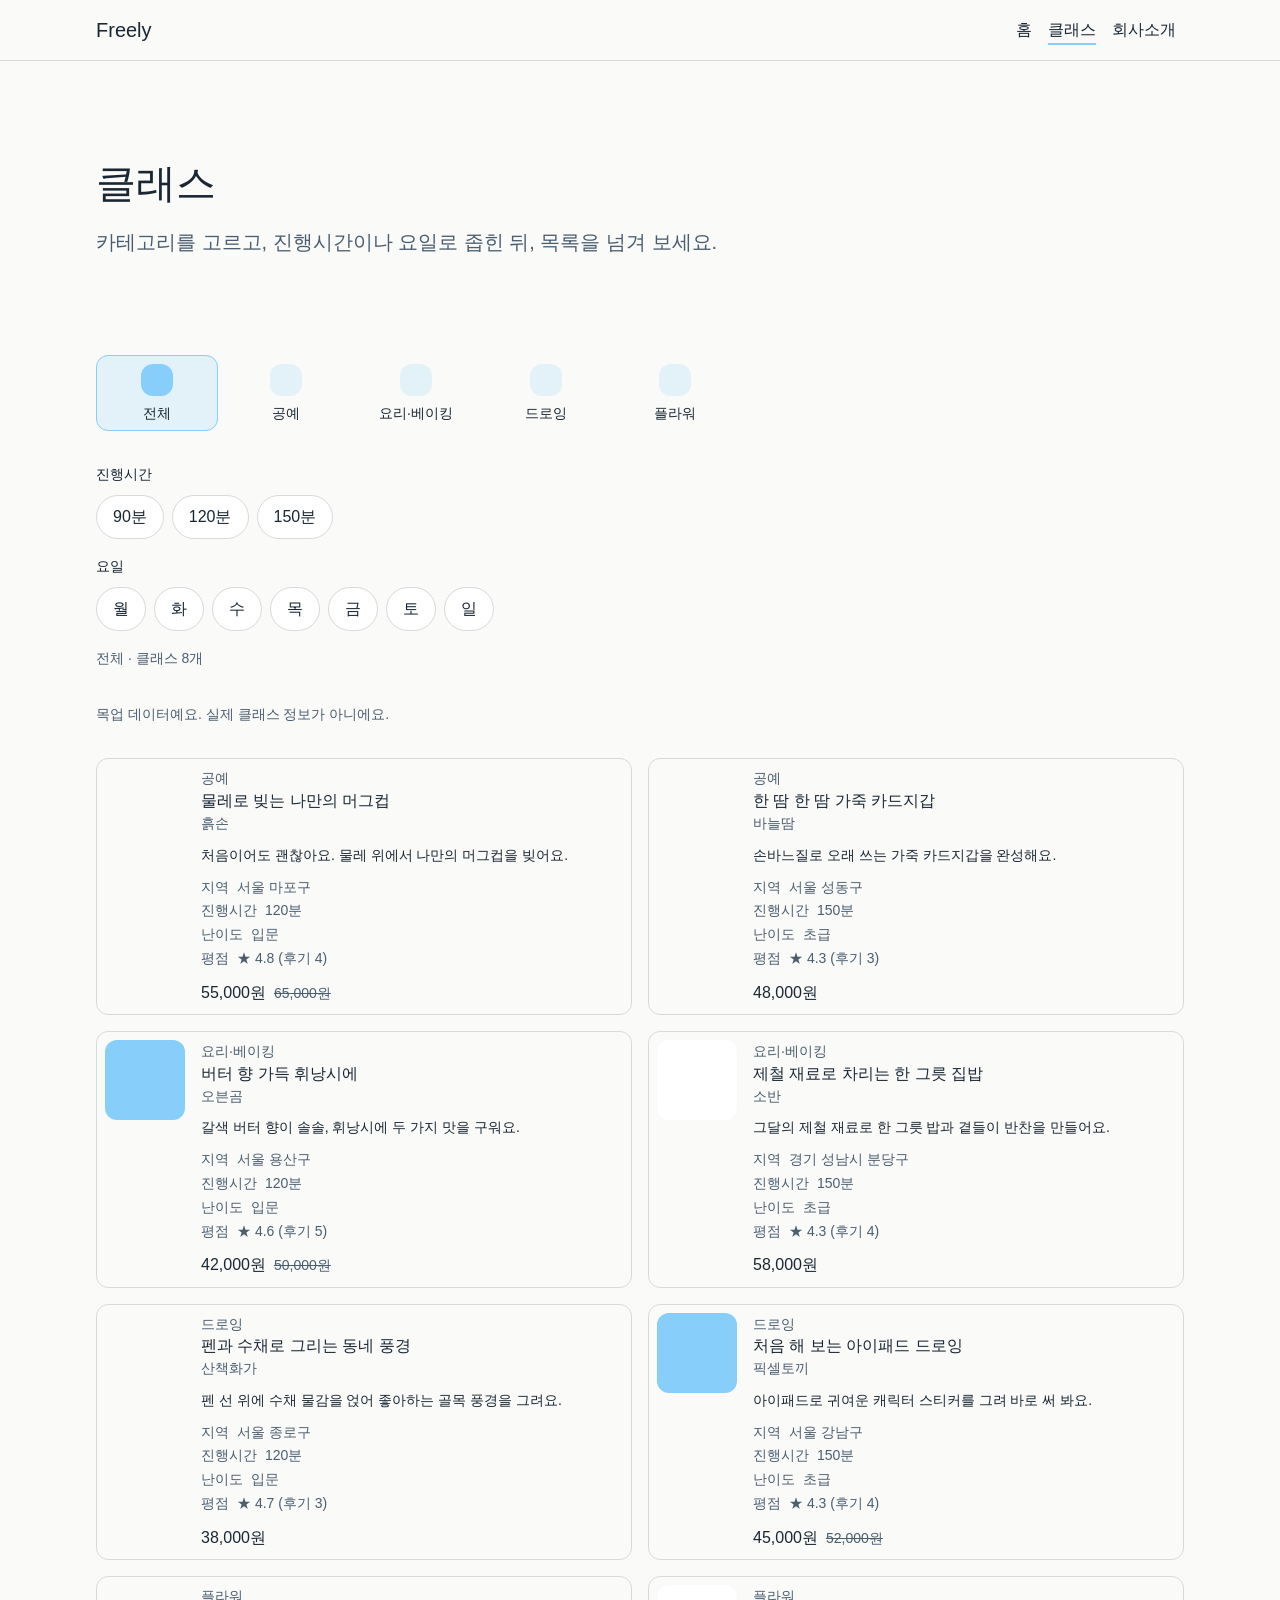
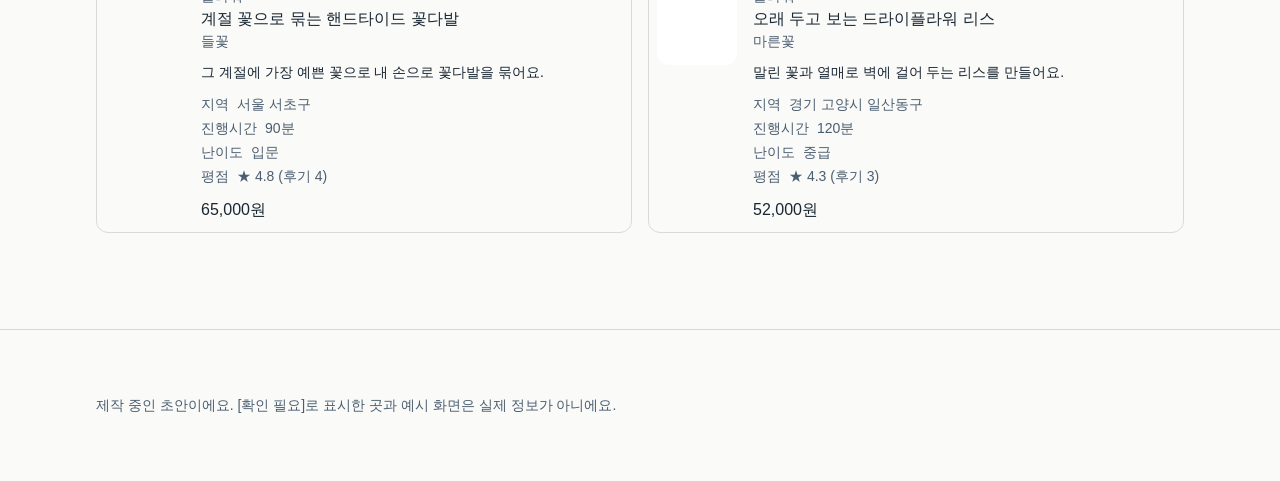
==== class/index.html @ 8a5228d4 "[개발] class/: 클래스 목록 페이지 추가 (카테고리·필터·카드)" ====
<!doctype html>
<html lang="ko">
<head>
  <meta charset="utf-8">
  <meta name="viewport" content="width=device-width, initial-scale=1">
  <title>클래스 | Freely</title>
  <link rel="stylesheet" href="../style.css">
  <link rel="stylesheet" href="page.css">
</head>
<body data-page="class">

  <!-- 머리글: layout.js가 채워요. 이 줄은 건드리지 않기 -->
  <header id="site-header" class="site-header"></header>

  <main id="main">
    <section class="page-header">
      <div class="container">
        <h1 class="page-header__title">클래스</h1>
        <p class="page-header__lead">카테고리를 고르고, 진행시간이나 요일로 좁힌 뒤, 목록을 넘겨 보세요.</p>
      </div>
    </section>

    <section class="section">
      <div class="container">

        <!-- 카테고리: page.js가 data/classes.js의 getCategories()로 채워요 -->
        <div class="classes-block classes-narrow">
          <ul class="categories" id="classes-categories" aria-label="카테고리"></ul>
        </div>

        <!-- 필터: page.js가 채워요 -->
        <div class="classes-block classes-narrow">
          <div class="classes-filter">
            <p class="classes-filter__label" id="classes-duration-label">진행시간</p>
            <div class="chips" id="classes-duration" role="group" aria-labelledby="classes-duration-label"></div>
          </div>
          <div class="classes-filter">
            <p class="classes-filter__label" id="classes-day-label">요일</p>
            <div class="chips" id="classes-day" role="group" aria-labelledby="classes-day-label"></div>
          </div>
          <p class="filter-status" id="classes-status" aria-live="polite"></p>
        </div>

        <!-- 클래스 목록: page.js가 채워요. 카드를 누르면 예약 화면으로 id를 넘겨요 -->
        <div class="classes-block">
          <p class="classes-note">목업 데이터예요. 실제 클래스 정보가 아니에요.</p>
        </div>
        <div class="classes-block">
          <div class="classes-grid" id="classes-list"></div>
        </div>

      </div>
    </section>
  </main>

  <!-- 바닥글: layout.js가 채워요. 이 줄은 건드리지 않기 -->
  <footer id="site-footer" class="site-footer"></footer>

  <script src="../data/classes.js"></script>
  <script src="../layout.js"></script>
  <script src="page.js"></script>
</body>
</html>
---- style.css ----
/* ==========================================================
   style.css : 모든 페이지 공통 스타일 (원본: freely_co/freely.html)
   - 순서: 1) 디자인 값  2) 기본 설정  3) 머리글·바닥글  4) 공통 부품
   - 페이지 전용 스타일은 여기 넣지 않고 각 페이지 폴더에 따로 둔다
   ========================================================== */

/* ==========================================================
   1) 디자인 값 : 색, 글자, 간격, 모양, 움직임은 여기서만 정한다
   - 다른 곳에는 #색상코드나 px 숫자를 직접 쓰지 않고 var(--이름)만 쓴다
   - 이름은 '값'이 아니라 '역할'로 짓는다
   ========================================================== */

:root {
  /* ----------------------------------------------------------
     1. 색 : 팔레트 D "프레시 그린"이 기본 적용 중
        더 차분한 초록(E)으로 바꾸려면 아래 D의 6줄을 지우고
        E 블록 앞뒤의 주석 표시를 지운 뒤 새로고침
        글자/배경 대비(WCAG 기준 4.5:1 이상)는 각 블록 위에 계산값을 적어둠
     ---------------------------------------------------------- */

  /* 팔레트 D "프레시 그린" : 자유롭고 친근한 초록 / 본문 14.0 보조 6.2 포인트 5.0 흰글자 5.3 */
  --color-bg: #FAFAF8;        /* 페이지 배경: 순백보다 살짝 부드러운 오프화이트, 눈이 편함 */
  --color-surface: #FFFFFF;   /* 카드 배경: 배경보다 한 단계 밝게 해서 카드가 떠 보이게 */
  --color-text: #1A2733;      /* 본문 글자: 순검정 대신 아주 짙은 초록빛 먹색 */
  --color-text-sub: #4B5E70;  /* 보조 글자(진행시간, 장소 등): 본문보다 한 단계 약하게 */
  --color-accent: #87CEFA;    /* 포인트: 버튼, 선택된 필터, 여정 지도 선. 화면당 1~2곳만 */
  --color-on-accent: #1A2733; /* 포인트 색 위에 올리는 글자 */

  /* 팔레트 E "포레스트 그린" : 더 차분하고 믿음직한 초록 / 본문 14.6 보조 6.4 포인트 6.0 흰글자 6.5
  --color-bg: #F4F7F1;
  --color-surface: #FFFFFF;
  --color-text: #17261D;
  --color-text-sub: #4D5E53;
  --color-accent: #1F6B44;
  --color-on-accent: #FFFFFF;
  */

  /* 팔레트와 상관없이 쓰는 색 (포인트 색에서 자동 계산) */
  --color-line: color-mix(in srgb, var(--color-text) 15%, var(--color-bg));
                              /* 구분선, 카드 테두리: 본문색을 15%만 섞어 아주 연하게 */
  --color-line-strong: color-mix(in srgb, var(--color-text) 55%, var(--color-bg));
                              /* 입력창처럼 '눌러서 쓰는 곳'의 테두리: 배경과 3:1 이상 대비(3개 팔레트 모두 3.3 이상 확인) */

  /* 여정 지도 3단계: 포인트 색의 연한 버전 → 진한 버전 (한 계열 명도 차이) */
  --color-step-1: color-mix(in srgb, var(--color-accent) 20%, var(--color-bg));  /* 1 찾기: 가장 연함 */
  --color-step-2: color-mix(in srgb, var(--color-accent) 50%, var(--color-bg));  /* 2 좁히기 */
  --color-step-3: var(--color-accent);                                           /* 3 훑어보기: 가장 진함 */
  /* 번호 글자색: 1, 2단계는 --color-text, 3단계는 --color-on-accent 사용 */

  /* ----------------------------------------------------------
     2. 글자
     ---------------------------------------------------------- */
  --font-body: "Pretendard", -apple-system, "Apple SD Gothic Neo", "Noto Sans KR", sans-serif;
                              /* Pretendard가 없으면 뒤의 시스템 서체로 자동 대체됨 */
  --font-size-small: 0.875rem;  /* 카드 속 보조 정보 */
  --font-size-body: 1rem;       /* 기본 본문 */
  --font-size-h3: 1.25rem;      /* 카드 제목, 단계 이름 */
  --font-size-h2: 1.75rem;      /* 섹션 제목 */
  --font-size-h1: 2.5rem;       /* 첫 화면 한 줄 소개 */
  --line-height-body: 1.7;      /* 본문 줄 간격: 넓을수록 여유로운 느낌 */
  --line-height-title: 1.3;     /* 제목은 촘촘하게: 한눈에 덩어리로 읽히게 */
  --font-weight-body: 300;
  --font-weight-strong: 500;    /* 강조는 굵기 하나만 사용 */

  /* ----------------------------------------------------------
     3. 간격 : 8의 배수만 사용
     ---------------------------------------------------------- */
  --space-s: 8px;
  --space-m: 16px;
  --space-l: 32px;
  --space-xl: 64px;
  --space-section: 96px;        /* 섹션 사이: 한 화면에 메시지 하나가 보이게 */
  --content-max-width: 1120px;  /* 본문 최대 폭: 너무 넓으면 시선 이동이 길어짐 */
  --tap-min: 44px;              /* 버튼, 필터 칩 등 손가락으로 누르는 요소의 최소 높이 */

  /* ----------------------------------------------------------
     4. 모양
     ---------------------------------------------------------- */
  --radius-card: 12px;          /* 카드: 너무 둥글지 않게 해서 가볍고 단정한 느낌 */
  --radius-chip: 999px;         /* 필터 칩, 카테고리 버튼: 완전히 둥글게 (누르는 요소임을 알려줌) */
  --shadow-card: 0 2px 8px rgba(0, 0, 0, 0.06);   /* 그림자는 한 종류만 */

  /* ----------------------------------------------------------
     5. 움직임
     ---------------------------------------------------------- */
  --motion-fast: 150ms;         /* 버튼 호버, 필터 선택 */
  --motion-base: 400ms;         /* 스크롤 시 카드 등장, 선 그려지기 */
  --motion-ease: cubic-bezier(0.2, 0.7, 0.2, 1);  /* 빠르게 시작해서 부드럽게 멈춤 */
}

/* "움직임 줄이기" 설정을 켠 사용자: 모든 움직임을 사실상 없앤다 */
@media (prefers-reduced-motion: reduce) {
  :root {
    --motion-fast: 0.01ms;
    --motion-base: 0.01ms;
  }
}

/* ==========================================================
   2) 기본 설정
   - 글자 기본값, 페이지 폭(.container), 섹션 간격(.section)
   - 선 굵기(1~3px)와 미디어쿼리 기준점(em)은 변수로 만들 수 없어 직접 씀
   ========================================================== */

/* ---------- 기본 ---------- */
*,
*::before,
*::after {
  box-sizing: border-box;
}

@media (prefers-reduced-motion: no-preference) {
  html {
    scroll-behavior: smooth;
  }
}

body {
  margin: 0;
  font-family: var(--font-body);
  font-size: var(--font-size-body);
  font-weight: var(--font-weight-body);
  line-height: var(--line-height-body);
  color: var(--color-text);
  background: var(--color-bg);
  word-break: keep-all;          /* 한글 단어 중간에서 줄바꿈 되지 않게 */
  overflow-wrap: break-word;
}

h1, h2, h3, p, ul, ol, dl, dd {
  margin: 0;
}

ul, ol {
  padding: 0;
  list-style: none;
}

a {
  color: inherit;
}

:focus-visible {
  outline: 2px solid var(--color-accent);
  outline-offset: 2px;
}


/* ---------- 레이아웃 ---------- */
.container {
  width: 100%;
  max-width: var(--content-max-width);
  margin-inline: auto;
  padding-inline: var(--space-m);
}

.section {
  padding-block: var(--space-xl);
}

.section__title {
  margin-bottom: var(--space-l);
  font-size: var(--font-size-h2);
  font-weight: var(--font-weight-strong);
  line-height: var(--line-height-title);
}


@media (min-width: 48em) {
  .section {
    padding-block: var(--space-section);
  }
}

/* ==========================================================
   3) 머리글·바닥글
   - 머리글/바닥글의 내용은 layout.js가 채움. 여기서는 모양만 정함
   ========================================================== */

/* 키보드 사용자가 메뉴를 건너뛰고 본문으로 바로 가는 링크 (Tab 키를 누르면 나타남) */
.skip-link {
  position: absolute;
  top: var(--space-s);
  left: var(--space-m);
  z-index: 10;
  padding: var(--space-s) var(--space-m);
  border-radius: var(--radius-chip);
  background: var(--color-accent);
  color: var(--color-on-accent);
  transform: translateY(-300%);
}

.skip-link:focus {
  transform: translateY(0);
}

/* ---------- 머리글 ---------- */
.site-header {
  border-bottom: 1px solid var(--color-line);
}

.site-header__inner {
  display: flex;
  align-items: center;
  justify-content: space-between;
  gap: var(--space-s);
  min-height: calc(var(--tap-min) + var(--space-m));
}

.wordmark {
  font-size: var(--font-size-h3);
  font-weight: var(--font-weight-strong);
  text-decoration: none;
}

.site-nav ul {
  display: flex;
  gap: 0;
}

.site-nav a {
  display: flex;
  align-items: center;
  min-height: var(--tap-min);
  padding-inline: var(--space-s);
  text-decoration: none;
}

.site-nav a:hover {
  text-decoration: underline;
  text-underline-offset: var(--space-s);
}

/* 지금 보고 있는 페이지 */
.site-nav a[aria-current="page"] {
  font-weight: var(--font-weight-strong);
  text-decoration: underline;
  text-decoration-color: var(--color-accent);
  text-decoration-thickness: 2px;
  text-underline-offset: var(--space-s);
}

/* ---------- 바닥글 ---------- */
.site-footer {
  padding-block: var(--space-xl);
  border-top: 1px solid var(--color-line);
  font-size: var(--font-size-small);
  color: var(--color-text-sub);
}

/* ==========================================================
   4) 공통 부품 : 여러 페이지에서 같이 쓰는 부품
   - 버튼, 카테고리, 필터 칩, 클래스 카드, 자리 표시, 페이지 제목, 입력칸
   - 두 페이지 이상에서 쓰이면 여기로, 한 페이지에서만 쓰이면 pages/ 안으로
   - 새 부품이 필요하면 직접 만들지 말고 style.css 담당에게 요청
   ========================================================== */

/* ---------- 버튼 ---------- */
.button {
  display: inline-flex;
  align-items: center;
  min-height: var(--tap-min);
  margin-top: var(--space-l);
  padding-inline: var(--space-l);
  border-radius: var(--radius-chip);
  background: var(--color-accent);
  color: var(--color-on-accent);
  font-weight: var(--font-weight-strong);
  text-decoration: none;
  transition: background var(--motion-fast) var(--motion-ease);
}

.button:hover {
  background: color-mix(in srgb, var(--color-accent) 85%, var(--color-text));
}


/* ---------- 1단계: 카테고리 ---------- */
.categories {
  display: grid;
  grid-template-columns: repeat(5, minmax(0, 1fr));   /* 5 x 2, 모바일도 2줄 */
  gap: var(--space-s);
}

.category {
  display: flex;
  flex-direction: column;
  align-items: center;
  gap: var(--space-s);
  width: 100%;
  min-height: var(--tap-min);
  padding: var(--space-s) 0;
  border: 1px solid transparent;
  border-radius: var(--radius-card);
  background: transparent;
  color: inherit;
  font: inherit;
  font-size: var(--font-size-small);
  line-height: var(--line-height-title);
  text-align: center;
  white-space: nowrap;   /* '분류 10'처럼 4글자 이름이 두 줄로 꺾이지 않게 */
  cursor: pointer;
  transition:
    border-color var(--motion-fast) var(--motion-ease),
    background var(--motion-fast) var(--motion-ease);
}

.category:hover {
  border-color: var(--color-line);
}

.category__icon {
  display: block;
  width: var(--space-l);
  aspect-ratio: 1;
  border-radius: var(--radius-card);
  background: var(--color-step-1);
  transition: background var(--motion-fast) var(--motion-ease);
}

.category[aria-pressed="true"] {
  border-color: var(--color-accent);
  background: var(--color-step-1);
}

.category[aria-pressed="true"] .category__icon {
  background: var(--color-accent);
}


/* ---------- 2단계: 필터 칩 ---------- */
.chips {
  display: flex;
  flex-wrap: wrap;
  gap: var(--space-s);
}

.chip {
  display: inline-flex;
  align-items: center;
  min-height: var(--tap-min);
  padding-inline: var(--space-m);
  border: 1px solid var(--color-line);
  border-radius: var(--radius-chip);
  background: var(--color-surface);
  color: inherit;
  font: inherit;
  cursor: pointer;
  transition:
    background var(--motion-fast) var(--motion-ease),
    border-color var(--motion-fast) var(--motion-ease),
    color var(--motion-fast) var(--motion-ease);
}

.chip[aria-pressed="true"] {
  border-color: var(--color-accent);
  background: var(--color-accent);
  color: var(--color-on-accent);
}

.chip--placeholder {
  border-style: dashed;
  color: var(--color-text-sub);
  cursor: default;
}

.filter-status {
  margin-top: var(--space-m);
  font-size: var(--font-size-small);
  color: var(--color-text-sub);
}


/* ---------- 클래스 카드 ---------- */
.class-card {
  display: grid;
  grid-template-columns: calc(var(--space-xl) + var(--space-m)) minmax(0, 1fr);
  gap: var(--space-m);
  padding: var(--space-s);
  border: 1px solid var(--color-line);
  border-radius: var(--radius-card);
  background: var(--color-bg);
}

.class-card__image {
  display: grid;
  place-items: center;
  aspect-ratio: 1;
  border-radius: var(--radius-card);
  background: color-mix(in srgb, var(--color-text) 8%, var(--color-bg));
  color: var(--color-text-sub);
  font-size: var(--font-size-small);
  line-height: var(--line-height-title);
  text-align: center;
}

.class-card__title {
  font-weight: var(--font-weight-strong);
  line-height: var(--line-height-title);
}

.class-card__meta {
  display: grid;
  gap: 0;
  margin-top: var(--space-s);
  font-size: var(--font-size-small);
  color: var(--color-text-sub);
}

.class-card__meta div {
  display: flex;
  gap: var(--space-s);
}


/* ---------- 확인 필요 자리 표시 ---------- */
.placeholder {
  max-width: 34em;
  padding: var(--space-l);
  border: 2px dashed var(--color-line);
  border-radius: var(--radius-card);
  color: var(--color-text-sub);
}


/* ---------- 페이지 제목 (홈을 뺀 모든 페이지의 맨 위) ---------- */
.page-header {
  padding-top: var(--space-xl);   /* 아래쪽 간격은 바로 다음 섹션의 위쪽 간격이 대신함 */
}

.page-header__title {
  font-size: clamp(var(--font-size-h2), 3vw + 1rem, var(--font-size-h1));
  font-weight: var(--font-weight-strong);
  line-height: var(--line-height-title);
}

.page-header__lead {
  max-width: 34em;
  margin-top: var(--space-m);
  font-size: var(--font-size-h3);
  color: var(--color-text-sub);
}

/* ---------- 입력칸 (예약 화면 등) ---------- */
.field {
  display: grid;
  gap: var(--space-s);
}

.field__label {
  font-size: var(--font-size-small);
  font-weight: var(--font-weight-strong);
}

.field__hint {
  font-size: var(--font-size-small);
  color: var(--color-text-sub);
}

.field__input {
  min-height: var(--tap-min);
  padding-inline: var(--space-m);
  border: 1px solid var(--color-line-strong);
  border-radius: var(--radius-card);
  background: var(--color-surface);
  color: inherit;
  font: inherit;
}

@media (min-width: 48em) {
  .page-header {
    padding-top: var(--space-section);
  }
}
---- class/page.css ----
/* ==========================================================
   class/page.css : 클래스(제품) 화면 전용 (담당: 윤정연)
   - 이 파일의 클래스 이름은 모두 classes- 로 시작
   - 카테고리(.categories), 필터(.chips), 카드(.class-card)는 style.css의 공통 부품
   - 색, 간격, 글자 크기는 style.css의 var(--이름)만 사용
   ========================================================== */

.classes-block + .classes-block {
  margin-top: var(--space-l);
}

.classes-narrow {
  max-width: 40em;
}

.classes-note {
  font-size: var(--font-size-small);
  color: var(--color-text-sub);
}

/* ---------- 필터 ---------- */
.classes-filter + .classes-filter {
  margin-top: var(--space-m);
}

.classes-filter__label {
  margin-bottom: var(--space-s);
  font-size: var(--font-size-small);
  font-weight: var(--font-weight-strong);
}

/* ---------- 목록 ---------- */
.classes-grid {
  display: grid;
  gap: var(--space-m);
}

@media (min-width: 48em) {
  .classes-grid {
    grid-template-columns: repeat(2, minmax(0, 1fr));
  }
}

.classes-empty {
  color: var(--color-text-sub);
}

/* ---------- 카드 (공통 .class-card를 링크로 쓰기) ---------- */
.classes-card {
  color: inherit;
  text-decoration: none;
  transition: border-color var(--motion-fast) var(--motion-ease);
}

.classes-card:hover {
  border-color: var(--color-line-strong);
}

.classes-card__category,
.classes-card__host {
  font-size: var(--font-size-small);
  color: var(--color-text-sub);
}

.classes-card__summary {
  margin-top: var(--space-s);
  font-size: var(--font-size-small);
}

.classes-card__price {
  margin-top: var(--space-s);
}

.classes-card__price strong {
  font-weight: var(--font-weight-strong);
}

.classes-card__price del {
  margin-left: var(--space-s);
  font-size: var(--font-size-small);
  color: var(--color-text-sub);
}
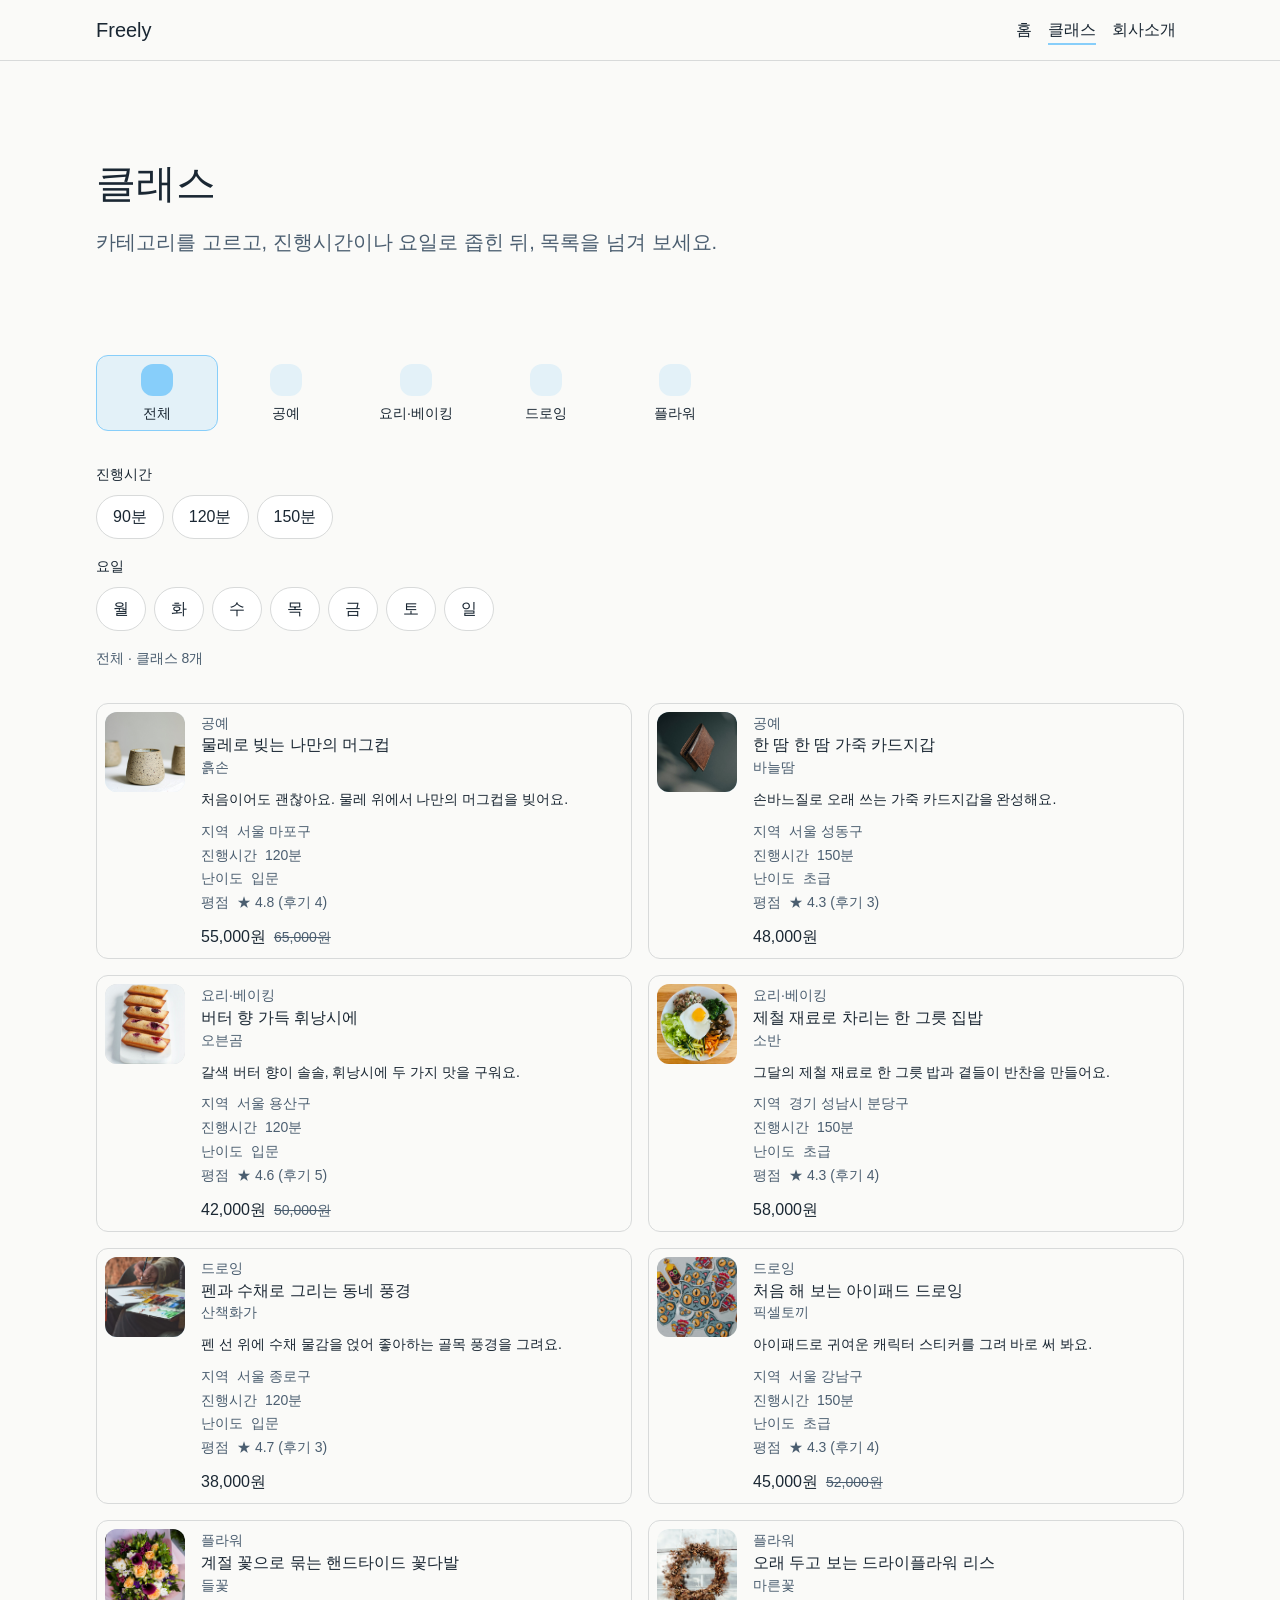
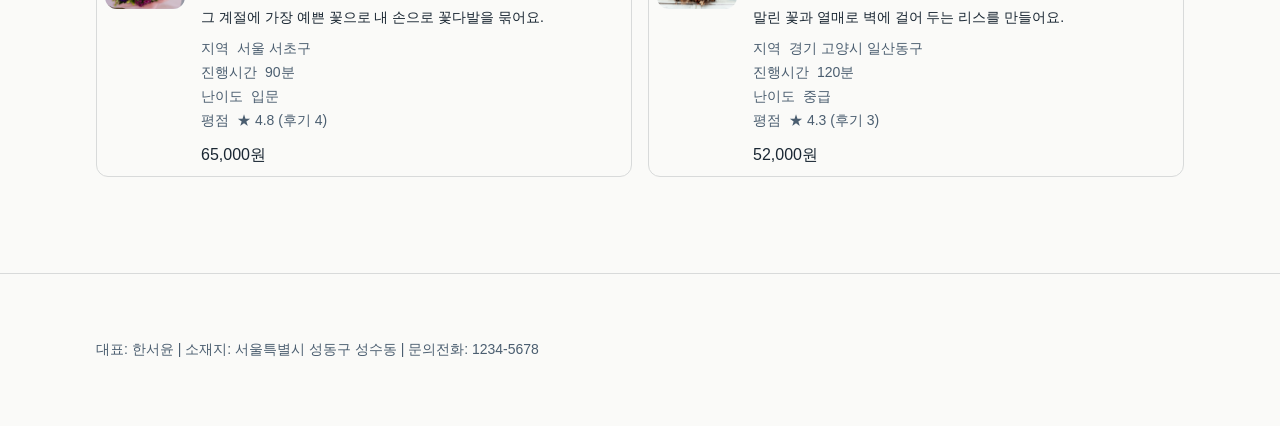
==== commit 379c63f6: "[PO] class/index.html: 목업 데이터 안내 문구를 주석 처리 Co-Authored-By: Claude Sonnet 5.5 <noreply@anthropic.com>" ====
--- a/class/index.html
+++ b/class/index.html
@@ -43,7 +43,7 @@
 
         <!-- 클래스 목록: page.js가 채워요. 카드를 누르면 예약 화면으로 id를 넘겨요 -->
         <div class="classes-block">
-          <p class="classes-note">목업 데이터예요. 실제 클래스 정보가 아니에요.</p>
+          <!-- <p class="classes-note">목업 데이터예요. 실제 클래스 정보가 아니에요.</p> -->
         </div>
         <div class="classes-block">
           <div class="classes-grid" id="classes-list"></div>
--- a/class/page.css
+++ b/class/page.css
@@ -56,6 +56,20 @@
   border-color: var(--color-line-strong);
 }
 
+/* 카드 사진: data/images의 사진으로 칸을 채워요 */
+.classes-card__image {
+  position: relative;
+  overflow: hidden;
+}
+
+.classes-card__image img {
+  position: absolute;
+  inset: 0;
+  width: 100%;
+  height: 100%;
+  object-fit: cover;
+}
+
 .classes-card__category,
 .classes-card__host {
   font-size: var(--font-size-small);
